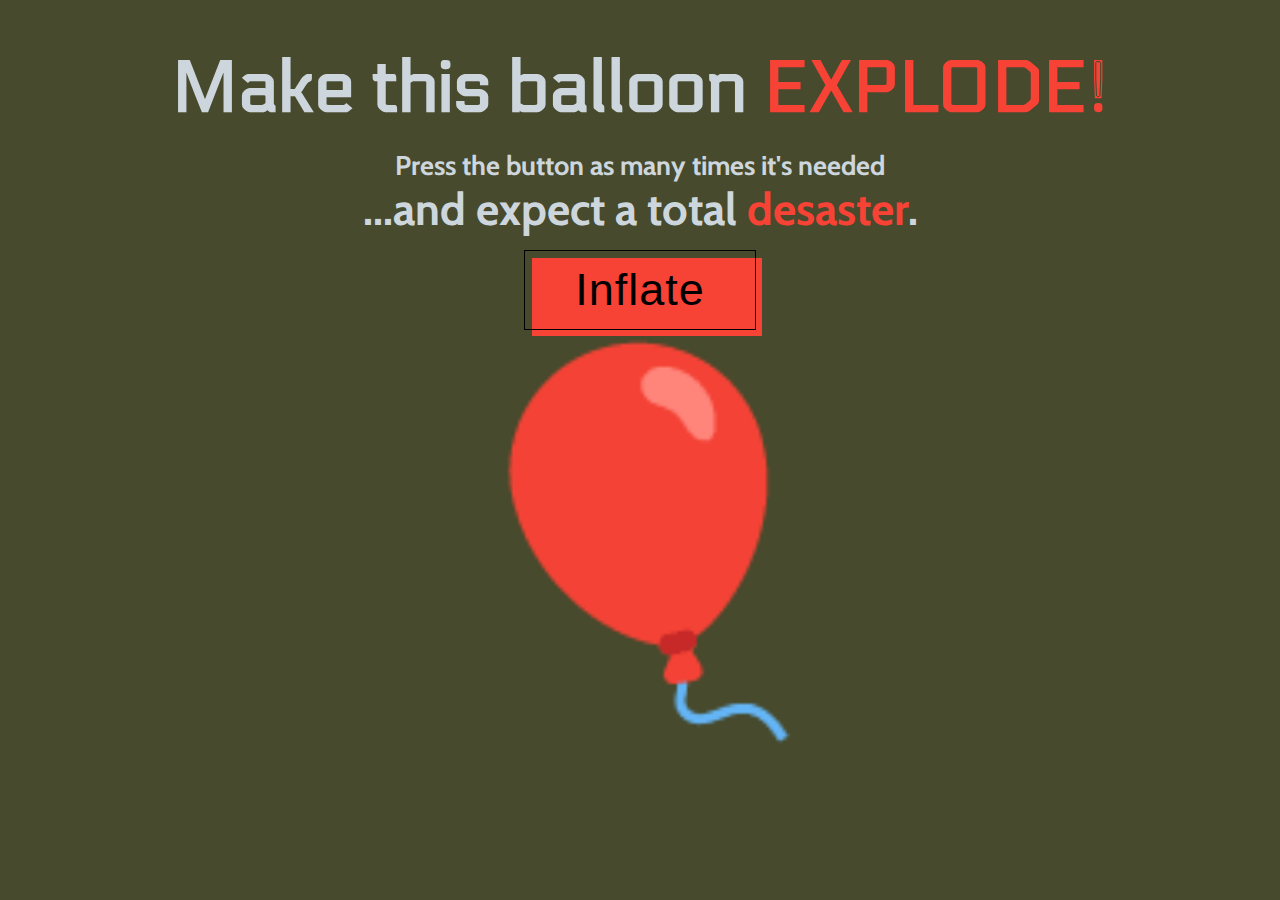
==== balloon.html @ 9d834e76 "view/ballon styles ready" ====
<!DOCTYPE html>
<html lang="en">
  <head>
    <meta charset="UTF-8" />
    <meta http-equiv="X-UA-Compatible" content="IE=edge" />
    <meta name="viewport" content="width=device-width, initial-scale=1.0" />
    <title>Ballon Explosion: Game</title>
    <link rel="stylesheet" href="./styles/balloon.css"></link>
  </head>
  <body>
    <header>
      <h1 class="header__title">Make this balloon <span class="header__emphasis">EXPLODE!</span></h1>
      <h3 class="header__subtitle-1">
        Press the button as many times it's needed 
      </h3>
      <h2 class="header__subtitle-2">...and expect a total <span class="header__emphasis">desaster</span>.</h2>
      <button class="header__button">Inflate</button>
    </header>
    <main class="balloon-container">
      <div class="balloon-container__balloon" id="balloon">🎈</div>
      <div class="balloon-container__message" id="message"></div>
    </main>
    <script type="text/javascript" src="./scripts/script.js"></script>
  </body>
</html>
---- styles/balloon.css ----
@import url('https://fonts.googleapis.com/css2?family=Amiko&family=Cabin&family=Electrolize&display=swap');

*{
	margin: 0;
	padding: 0;
	list-style: none;
	text-decoration: none;
	border: none;
	outline: none;
}

body {
    height: 100%;
    font-family: 'Amiko', sans-serif;
    margin:5vh;
    display: flex;
    flex-direction: column;
    align-items: center;
    background-color: #474A2C;
    color: #CDD6DD;
}

header{
    text-align: center;
}

.header__title{
    font-family: 'Electrolize', sans-serif;
    font-size: 8vh;
    margin-bottom: 2vh;
}

.header__subtitle-1, .header__subtitle-2  {
    font-family: 'Cabin', sans-serif;
}

.header__subtitle-1 {
    font-size: 3vh;
}

.header__subtitle-2 {
    font-size: 5vh;
    margin-bottom: 1.5vh;
}

.header__emphasis{
    color: #F74236;
}

.header__button{
    font-size: 5vh;
    font-weight: 200;
    letter-spacing: 1px;
    padding: 13px 50px 13px;
    outline: 0;
    border: 1px solid black;
    cursor: pointer;
    position: relative;
    background-color: rgba(0, 0, 0, 0);
}
      
.header__button::after {
    content: "";
    background-color: #F74236;
    width: 100%;
    z-index: -1;
    position: absolute;
    height: 100%;
    top: 7px;
    left: 7px;
    transition: 0.5s;
}
      
.header__button:hover::after {
    top: 0px;
    left: 0px;
}


.balloon-container__balloon{
    font-size: 40vh;
}
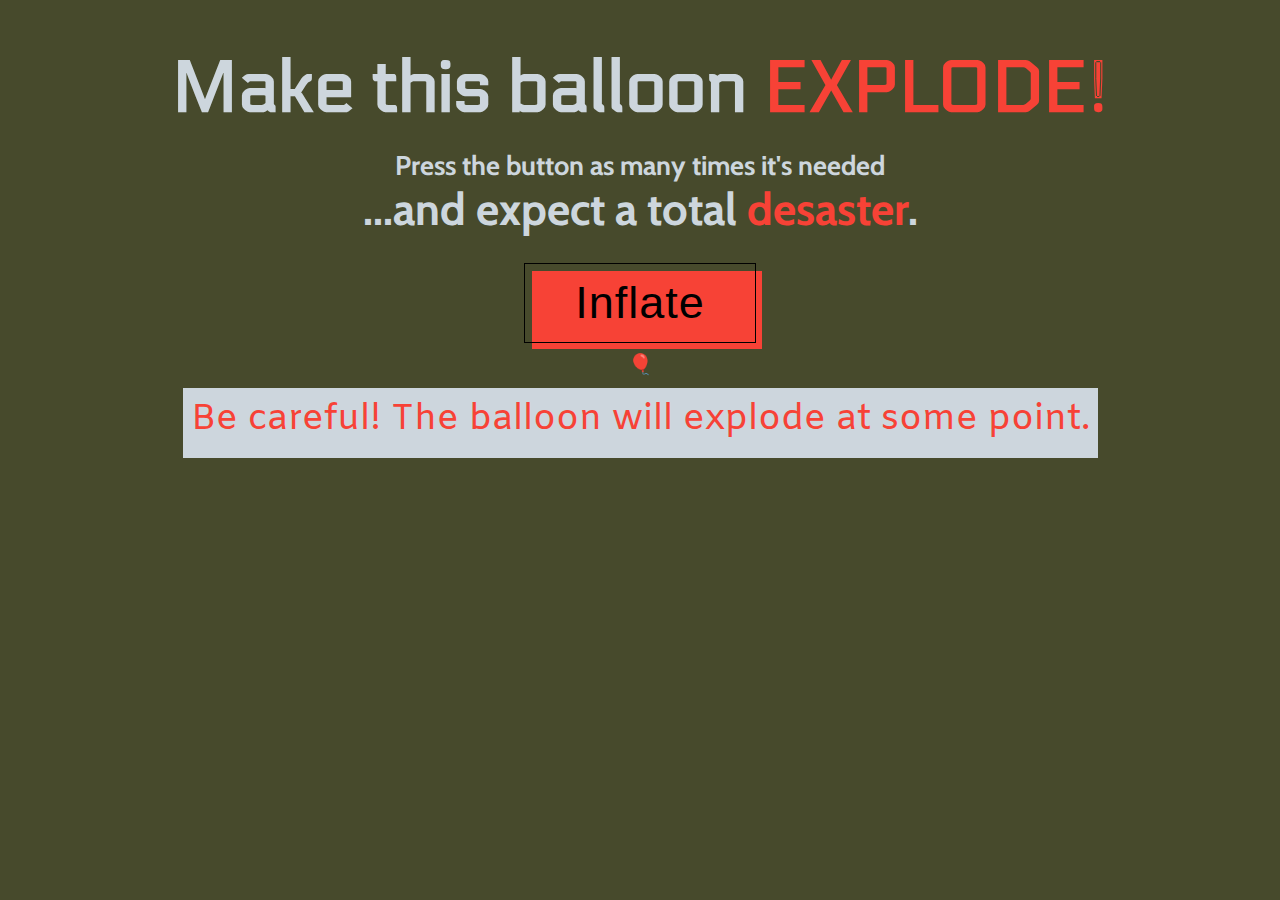
==== commit ded6cceb: "explosion logic" ====
--- a/balloon.html
+++ b/balloon.html
@@ -14,7 +14,7 @@
         Press the button as many times it's needed 
       </h3>
       <h2 class="header__subtitle-2">...and expect a total <span class="header__emphasis">desaster</span>.</h2>
-      <button class="header__button">Inflate</button>
+      <button class="header__button" id="button">Inflate</button>
     </header>
     <main class="balloon-container">
       <div class="balloon-container__balloon" id="balloon">🎈</div>
--- a/styles/balloon.css
+++ b/styles/balloon.css
@@ -40,7 +40,7 @@
 
 .header__subtitle-2 {
     font-size: 5vh;
-    margin-bottom: 1.5vh;
+    margin-bottom: 3vh;
 }
 
 .header__emphasis{
@@ -76,7 +76,22 @@
     left: 0px;
 }
 
+.balloon-container{
+    display: flex;
+    flex-direction: column;
+    align-items: center;
+}
 
 .balloon-container__balloon{
-    font-size: 40vh;
-}+    font-size: 20vh;
+    margin:1vh;
+}
+
+.balloon-container__message {
+    font-size:4vh;
+    background-color: #CDD6DD;
+    height: 6vh;
+    color: #F74236;
+    padding: 0.5rem;
+}
+
